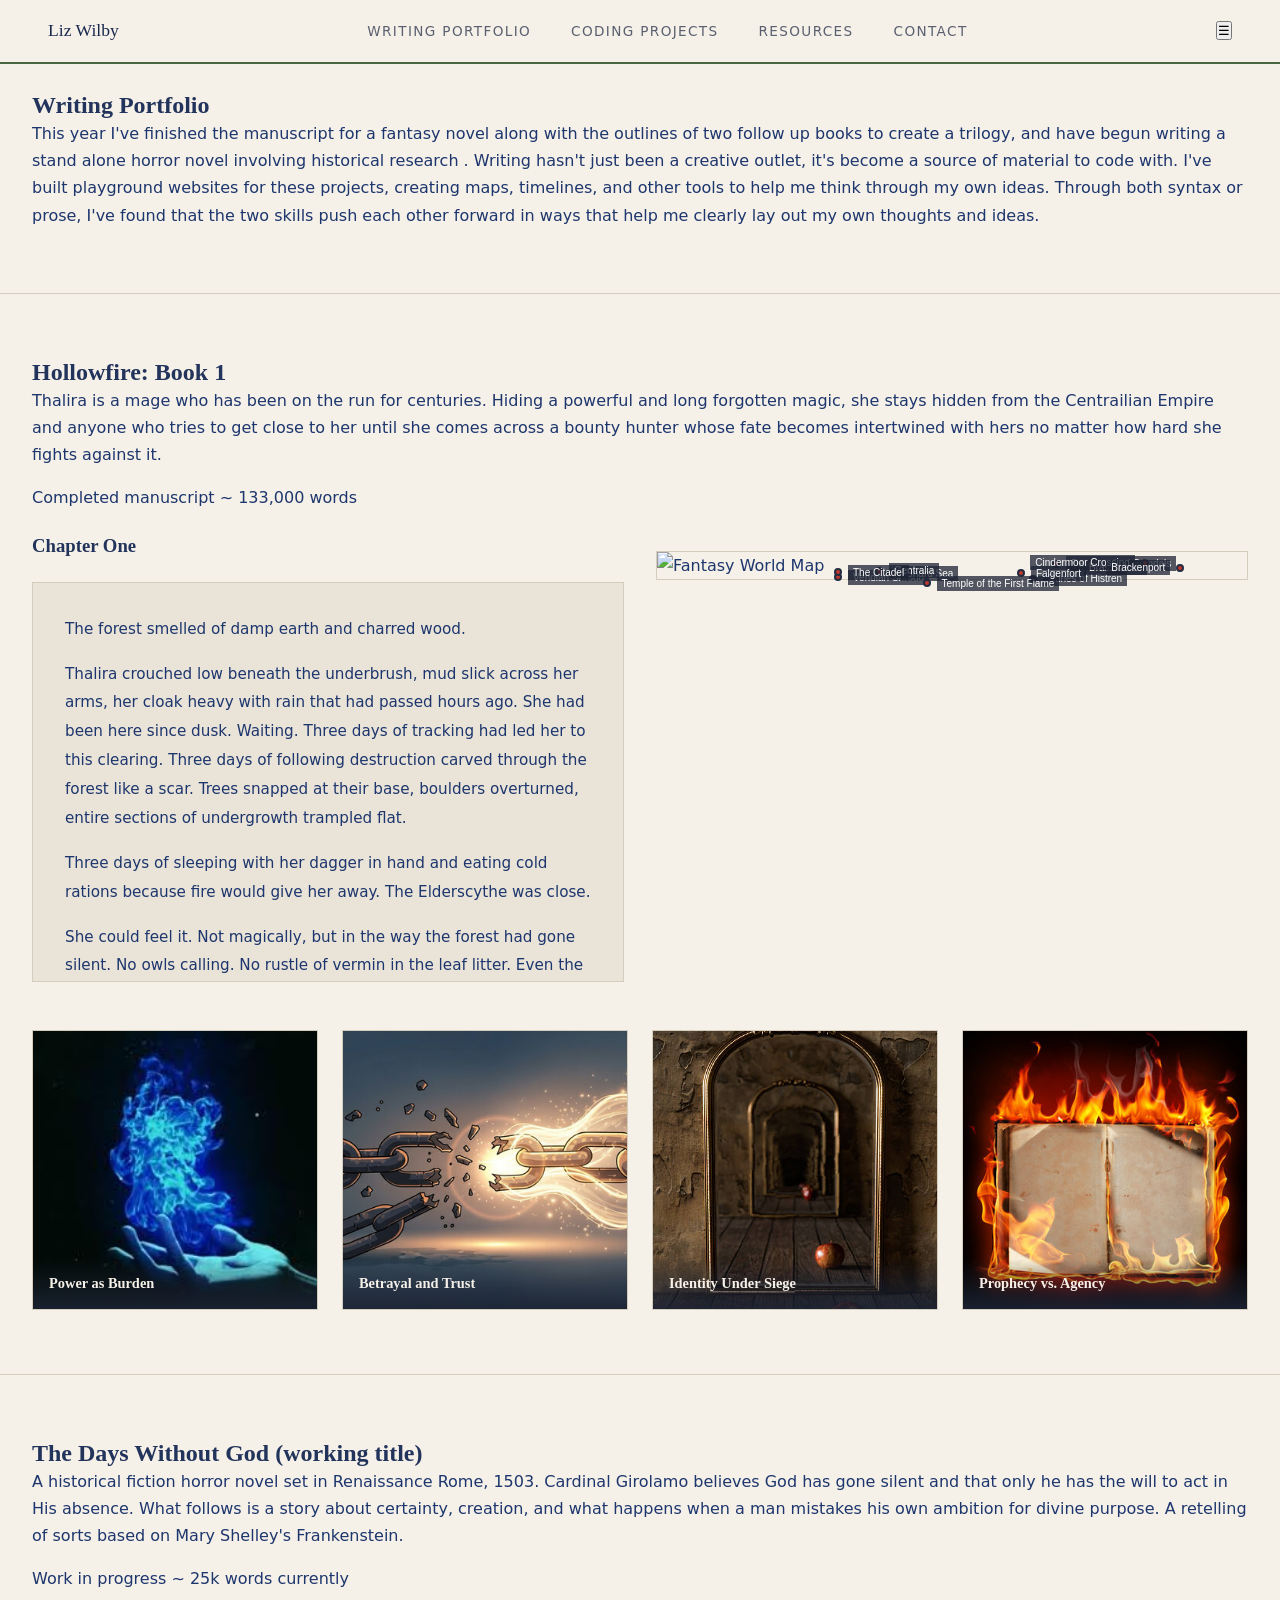
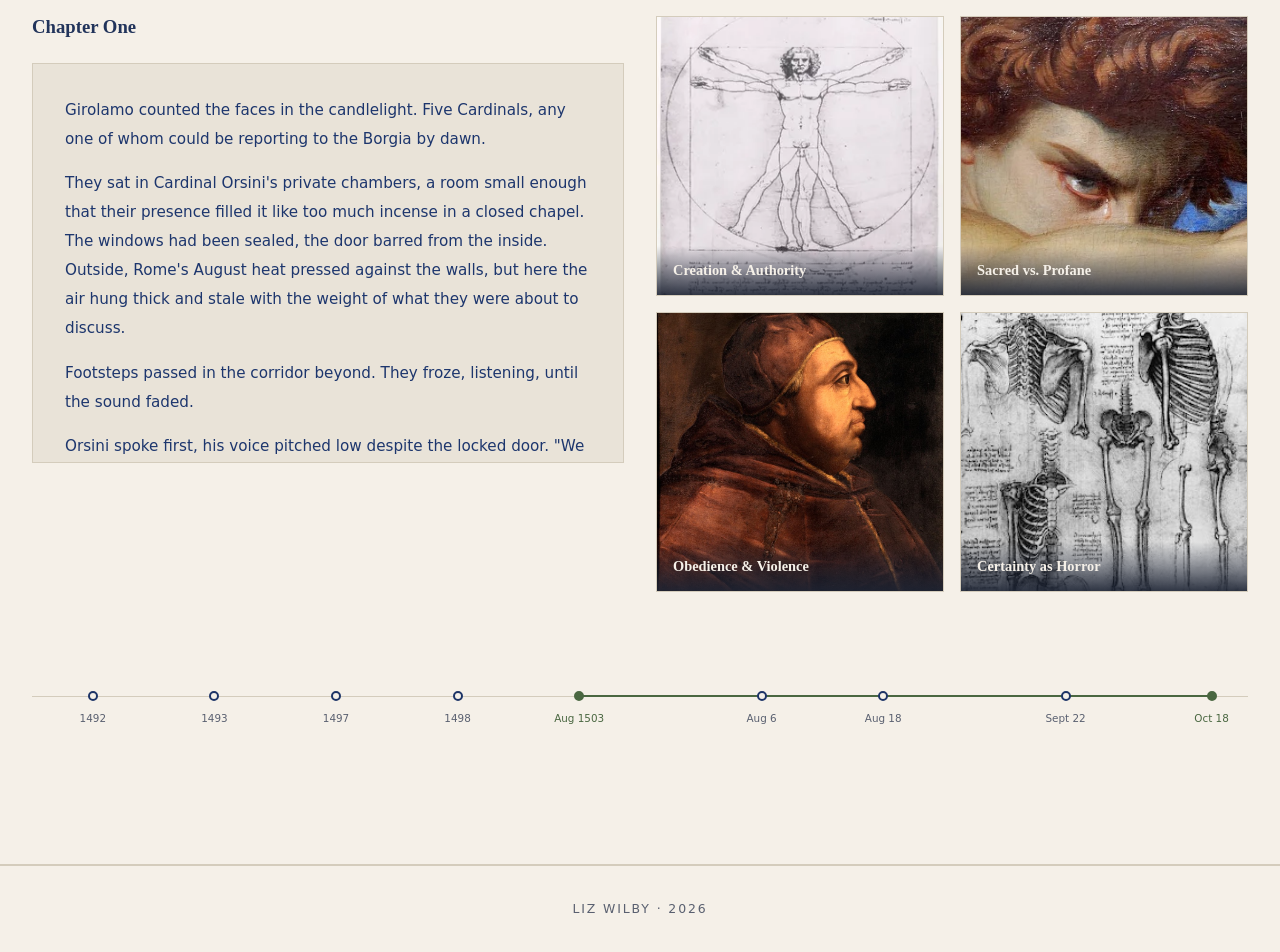
==== writing.html @ 8f512e58 "first commit" ====
<!DOCTYPE html>
<html lang="en">
<head>
  <meta charset="UTF-8" />
  <meta name="viewport" content="width=device-width, initial-scale=1.0" />
  <title>Liz Wilby — Writing Portfolio</title>
  <link rel="stylesheet" href="styles.css" />
</head>
<body>

  <!--nav -->
  <nav id="top-nav">
    <a href="index.html" class="nav-logo">Liz Wilby</a>
    <ul class="nav-links">
      <li><a href="writing.html">Writing Portfolio</a></li>
      <li><a href="projects.html">Coding Projects</a></li>
      <li><a href="index.html#resources">Resources</a></li>
      <li><a href="index.html#contact">Contact</a></li>
    </ul>
    <button class="nav-hamburger" id="hamburger">&#9776;</button><!--mobile-->
  </nav>

  <div class="nav-mobile" id="nav-mobile">
    <a href="writing.html">Writing Portfolio</a>
    <a href="projects.html">Coding Projects</a>
    <a href="index.html#resources">Resources</a>
    <a href="index.html#contact">Contact</a>
  </div>
  <!--intro -->
<section id="writing-intro">
  <h1>Writing Portfolio</h1>
  <p>This year I've finished the manuscript for a fantasy novel along with the outlines of two follow up books to create a trilogy, and have begun writing a stand alone horror novel involving historical research . Writing hasn't just been a creative outlet, it's become a source of material to code with. I've built playground websites for these projects, creating maps, timelines, and other tools to help me think through my own ideas. Through both syntax or prose, I've found that the two skills push each other forward in ways that help me clearly lay out my own thoughts and ideas.</p>
  <!--revisit^-->
</section>
<!--hollowfire -->
<section id="hollowfire">
  <h2>Hollowfire: Book 1</h2>
  <p> Thalira is a mage who has been on the run for centuries. Hiding a powerful and long forgotten magic, she stays hidden from the Centrailian Empire and anyone who tries to get close to her until she comes across a bounty hunter whose fate becomes intertwined with hers no matter how hard she fights against it.</p>
  <p>Completed manuscript ~ 133,000 words</p>
  <!--more^-->

  <div class="hollowfire-grid">
    <div>
      <h3>Chapter One</h3>
      <div class="writing-sample-box">
        <p>The forest smelled of damp earth and charred wood.</p>
        <p>Thalira crouched low beneath the underbrush, mud slick across her arms, her cloak heavy with rain that had passed hours ago. She had been here since dusk. Waiting. Three days of tracking had led her to this clearing. Three days of following destruction carved through the forest like a scar. Trees snapped at their base, boulders overturned, entire sections of undergrowth trampled flat.</p>
        <p>Three days of sleeping with her dagger in hand and eating cold rations because fire would give her away. The Elderscythe was close.</p>        
        <p>She could feel it. Not magically, but in the way the forest had gone silent. No owls calling. No rustle of vermin in the leaf litter. Even the insects had fled, leaving behind a stillness so complete it pressed against her eardrums.</p>
        <p>The village elder had been desperate when she'd stopped to resupply. The creature had demolished half their grain stores, crushed a farmer's cart, and nearly killed a hunting party that got too close. Brute strength and pure aggression. No cunning or strategy, just raw destructive force.</p>
        <p>The bounty was decent enough to keep her fed and moving for another month so she wouldn't have to stop more than necessary. Lingering anywhere for too long always brought curiosity from people, and the last thing she wanted was a conversation long enough to create an impression on some wide-eyed town folk eager to tell stories in the local tavern.</p>
        <p>Her fingers brushed the hilt of her dagger. The leather grip was worn smooth, molded to her palm after a few decades of use.</p>
        <p>The creature would return to its territory eventually. They always did. These predators were predictable that way.</p>
        <p>She just had to be patient.</p>
        <p>Moonlight filtered through the canopy in pale threads, illuminating patches of ground in silver. Her left leg had gone numb from holding position. She shifted her weight carefully, feeling pins and needles crawl up her thigh. A bead of sweat tracked down her spine despite the cool night air.</p>
        <p>Time stretched as the moon climbed higher. Its light shifted through branches, painting new shadows across the clearing. Her back ached. Her neck had started to cramp. She focused on her breathing, on the rhythm of it, on staying perfectly still.</p>
        <p>Then, somewhere in the darkness beyond the clearing, a branch cracked under weight.</p>
        <p>Thalira felt her pulse kick against her neck as she held her breath. Motionless, listening.</p>
        <p>The sound didn't repeat. She counted seconds, then a full minute. Nothing moved. Just the forest settling, she told herself. A deer, startled. Probably already gone.</p>
        <p>She exhaled slowly, letting her shoulders drop half an inch.</p>
        <p>A small gust of wind shifted through the air. Thalira's senses prickled. Something heavy was pushing through the branches. The snap of wood breaking echoed across the open space.</p>
        <p>Thalira steadied herself, slowly brushing her cloak back over her shoulders, readying to move at the right moment.</p>
        <p>The Elderscythe emerged from the tree line like something dragged up from deep earth.</p>
        <p>It was massive. Easily twice the size of a bear but low to the ground like a salamander. Mottled gray-green and black scales covered its body. Thick plates overlapping across its back and shoulders. Four powerful legs ended in webbed claws that dug furrows into the earth with each step. Its tail was long and muscular, ridged with bone, dragging behind and leaving the soft ground freshly turned.</p>
        <p>It turned its broad, flat head, taking in the clearing as it left the treeline. Its eyes were lightless black voids. She knew it hunted through scent and vibration, using its snout to taste the air as she watched the flaps of its nostrils open and close with each rattling breath. Her presence would be known soon.</p>
        <p>It circled the clearing slowly, claws churning earth, testing the space. Searching.</p>
        <p>Thalira waited until it turned its flank toward her.</p>
        <p>When she moved, she was silent.</p>
        <p>She drove her dagger toward the gap between its shoulder plates. The blade bit down, scraping across its thick scales, twisting her hand sideways with nowhere for her blade to sink into. The Elderscythe shrieked and spun, faster than something that size should move. Its tail whipped around like a battering ram.</p>
        <p>She dove left.</p>
        <p>Too slow.</p>
        <p>Its tail caught her across the ribs, launching her backwards into a tree. Her vision sparked white and pain exploded through her side, knocking the breath from her. She forced herself upright, gasping, but she had managed to keep the grip on her blade.</p>
        <p>The creature charged, claws ripping at the fresh, untrampled sod, crashing toward her with single-minded fury.</p>
        <p>Thalira rolled right as it lunged where she had just been, jaws snapping at empty air. It sank into the mud, claws raking against a nearby tree, and wheeled around for another pass.</p>
        <p>She braced herself, adjusted her grip and pulled her boots from the mud to make sure she was ready to move.</p>
        <p>The Elderscythe came at her again, faster this time. She moved left and at the last second dropped, diving beneath its belly and driving the blade up between the softer scales. The creature roared, thrashing violently. Its body slammed down nearly crushing her as she rolled away and back to her feet, whipping her muddy cloak free with a heavy slap.</p>
        <p>Dark, thick blood spilled from the wound, leaving the ground steaming where it began to pool.</p>
        <p>But it wasn't enough. It might eventually bleed out but she needed to be certain.</p>
        <p>The Elderscythe turned toward her again. Slower this time, taking in harsh wet gasps as it tried to steady itself. Wounded, it would be more dangerous, desperate to live through the battle.</p>
        <p>Thalira's ribs screamed with each inhale, but she could finish this. One more clean and precise strike would secure the bounty.</p>
        <p>The creature lowered its head. A sound began deep in its wounded belly and crawled up through its throat, thick with blood, until it tore free as a roar that sent dark spatter flying from its jaws.</p>
        <p>She would wait until the last possible second to dive out of its way and slip back under when it moved to turn again. But her ribs betrayed her. Pain lanced through her side and she was too slow, stumbled instead of rolling clear. The Elderscythe's shoulder clipped her, sending her sprawling.</p>
        <p>She hit the ground hard, feeling rock against spine and pain that penetrated through to her chest. The Elderscythe didn't wait for her, turning again, ready for the next attack.</p>
        <p>Thalira scrambled backward, but there was nowhere for her to go as her back snapped against a tree. Its jaws gaped wide, close enough that she could smell the rot on its breath.</p>
        <p>Heat flared in her chest as instinctual survival took over. She felt her Hollowfire rising before she could stop it.</p>
        <p>Her hands began to glow with a faint white light that bled through her skin, edging toward blue at her fingertips. The power built, gathering, ready to burn.</p>
        <p>A figure dropped from the trees.</p>
        <p>Thalira's heart stopped. She shoved the magic down hard, gasping with the effort, heat searing through her veins as she forced it back. The glow in her hands flickered and died just as the man landed between her and the Elderscythe.</p>
        <p>Tall, broad-shouldered, moving with lethal efficiency. Sword already drawn.</p>
        <p>The creature hesitated, confused by this new threat.</p>
        <p>Thalira shoved herself to her feet as her pulse continued to hammer. She couldn't tell if he'd seen. Couldn't tell if the light had faded fast enough.</p>
        <p>He didn't look at her, but he shifted left as she instinctively moved right, and suddenly they were on opposite sides of the Elderscythe. The creature swung its massive head between them, unable to track both at once.</p>
        <p>She saw the opening, snatching up her dagger and darting in to slash at its hind leg. The creature bellowed and twisted toward her. The man moved the instant it turned, driving his blade toward its exposed flank. The Elderscythe lurched back, and Thalira skipped sideways to avoid its tail as it whipped past.</p>
        <p>They were moving around it now, circling, and she realized they had fallen into a rhythm without meaning to. When he drew its attention, she found an angle. No words or planning, just motion and shadow and the whisper of blades cutting air.</p>
        <p>She drove her dagger into the soft tissue behind its jaw. It shrieked and reared back, taking her blade with it. The man moved in front of her, finding the gap in its throat she had been aiming for from the beginning. He drove his blade deep and twisted.</p>
        <p>The Elderscythe staggered. Its legs buckled and it sank into the ground, twitching once before it went still.</p>
        <p>Silence poured back into the clearing.</p>
        <p>Thalira stood there, breath ragged. The adrenaline was already starting to fade, leaving behind the dull throb of bruises beginning to form and a brittle ache where the tail had caught her. She could feel it settling into her bones and she knew her whole left side would be purple by morning.</p>
        <p>The man straightened slowly, wiped his blade clean on the grass, and sheathed it with practiced efficiency. He pulled her dagger free before turning to face her.</p>
        <p>Damp, dark curls fell over his forehead as sweat trailed down to his jawline. His eyes assessed her, cataloging her stance and the way she favored her right side. A faint scar marked his temple, just visible beneath his hairline before he turned his head and it disappeared into shadow. He wore travel-worn leathers and a cloak that had seen better days. No armor, just practical layers that allowed him to move.</p>
        <p>Bounty hunter, she thought immediately.</p>
        <p>They stood there for a moment, the dead Elderscythe between them, neither speaking. The silence stretched uncomfortably.</p>
        <p>He broke it first. "You alright?"</p>
        <p>His voice was low, steady, but not unkind as he held her dagger out for her to take hilt first.</p>
        <p>Thalira straightened despite the pain. "I had it." She took back her blade quickly, taking a step back to create more space between them.</p>
        <p>His brow lifted slightly. "You were about to be crushed."</p>
        <p>"I've had worse."</p>
        <p>"I don't doubt it." He glanced down at the corpse, then back at her. "Still. Timing worked out."</p>
        <p>She didn't miss the faint edge of satisfaction in his tone. Like he'd done her a favor.</p>
        <p>Her voice went flat. "That's my kill."</p>
        <p>"You didn't kill it."</p>
        <p>"I wounded it."</p>
        <p>"I finished it."</p>
        <p>"I've been tracking this thing for three days."</p>
        <p>"So have I."</p>
        <p>Her stomach dropped. Three days. He'd been out here for three days, following the same trail, close enough to find the same clearing, and she hadn't noticed him once. Had he noticed her or were they both invisible to one another this whole time?</p>
        <p>She reassessed him, taking in details she'd missed before. The mud caked on his boots matched the terrain she'd been crossing. The exhaustion around his eyes was the same bone-deep weariness she felt. The way his hand had drifted back toward the hilt of his blade, even sheathed, spoke to the same hypervigilance that kept her alive.</p>
        <p>"You're here for the bounty," she said flatly.</p>
        <p>"So are you."</p>
        <p>"I was here first."</p>
        <p>"Doesn't matter who was here first." He crossed his arms. "Matters who killed it."</p>
        <p>Thalira's hand twitched toward her dagger. "We both did."</p>
        <p>He tilted his head, weighing her words for a long moment. "True."</p>
        <p>"So we split it."</p>
        <p>"Or," he said slowly, "I take the whole thing, since I'm the one who actually put it down."</p>
        <p>Heat flickered beneath her skin, prickling with irritation that threatened to ignite into something worse. Anger threaded through it, but beneath that sat something deeper, something that had coiled tight in her chest the moment her hands had started to glow and nearly given her away.</p>
        <p>She shoved it down hard, forcing her breathing to steady.</p>
        <p>Not here. Not now. Not in front of a stranger.</p>
        <p>"Try it," she said quietly.</p>
        <p>He studied her for a long moment, eyes narrowing as he looked her fully up and down. Then his mouth curved into something that wasn't quite a smile. "Relax. I'm not interested in fighting you."</p>
        <p>"Then what are you interested in?"</p>
        <p>"Getting paid." He shrugged, the movement casual. "Same as you, I'd imagine."</p>
        <p>She said nothing as she pressed a hand to her ribs. She felt around the familiar yet manageable pain. And beneath it all, the heat in her chest pulsed faintly, a steady reminder that she was running out of time.</p>
        <p>He was still watching her, and she realized he was waiting for an answer. Waiting for her to argue, maybe. Or negotiate.</p>
        <p>Fuck this.</p>
        <p>She couldn't stay. Not while her magic hummed beneath her skin like a question waiting to be answered. Not when every passing second was another chance for it to flicker into visibility.</p>
        <p>"Fine," she said abruptly. "It's yours."</p>
        <p>He blinked. "What?"</p>
        <p>"The bounty. Take it. I don't care."</p>
        <p>She turned and started walking toward the treeline.</p>
        <p>"Wait-"</p>
        <p>She didn't stop.</p>
        <p>"At least let me-"</p>
        <p>"I'm fine."</p>
        <p>She heard him take a step forward. "You're hurt."</p>
        <p>"I said I'm fine."</p>
        <p>She kept walking, jaw tight, hands clenched into fists. The heat in her chest pulsed again, stronger this time, insistent. Her fingers tingled as warmth began to gather beneath her skin. She forced her breathing slower, counted her steps, focused on the ache in her side instead of the pressure building in her veins.</p>
        <p>Ten steps. Twenty.</p>
        <p>She reached the edge of the clearing and glanced back once.</p>
        <p>He was still standing there beside the Elderscythe's corpse, watching her with an expression she couldn't read. Confusion, maybe. Or curiosity.</p>
        <p>"Name's Caius," he called.</p>
        <p>She didn't answer. She slipped into the trees and kept moving, and this time he didn't follow.</p>
        <p>Thalira didn't stop until she was a mile deep into the forest.</p>
        <p>Then she leaned against a tree, pressing her forehead to the rough bark, and exhaled slowly. Her hands were shaking. Not from fear. From restraint.</p>
        <p>The Hollowfire had risen too close to the surface. She had felt the heat gathering behind her ribs, the way her fingertips had started to glow before she shoved it all back down. A few more seconds and he would have seen it. A few more seconds and everything she'd spent centuries hiding would have been laid bare in front of a complete stranger.</p>
        <p>If he had seen her hands glowing…</p>
        <p>She swallowed hard.</p>
        <p>Too close.</p>
        <p>Looking down at her palms, the faint luminescence had faded completely, leaving only a dull ache from holding back and the tremor of adrenaline still working its way out of her system.</p>
        <p>She had been careful for so long. Decades of keeping her head down, taking jobs that kept her moving, never staying anywhere long enough for people to ask questions. Never letting anyone get close enough to notice the way she hid her hands when she was angry, or the way her skin sometimes felt too warm to the touch.</p>
        <p>And now some random bounty hunter had almost seen her lose control.</p>
        <p>She pushed off the tree and started walking again. South. Away from cities, away from crowds, away from anyone who might recognize what she was.</p>
        <p>Behind her, the forest was silent.</p>
        <p>Thalira didn't stop walking until she found a place to make camp.</p>
        <p>She built a small fire and sat with her back against a tree, staring into the flames. The bruise had spread across her left side, creating a deep tenderness that made each breath feel deliberate. Her hands still tingled faintly with the memory of power she had almost lost control of.</p>
        <p>Caius.</p>
        <p>She didn't know why the name stuck in her head. Didn't know why she kept replaying the way he had moved during the fight. Like violence was a language he had learned young and never forgotten. Didn't know why she kept thinking about the moment they had moved around the Elderscythe together, falling into sync without a word, like they'd done it a hundred times before.</p>
        <p>She shook her head and prodded the fire with a stick.</p>
        <p>It didn't matter.</p>
        <p>She had given up the bounty and left him behind. She would move on to the next job, the next town, the next forest. That was what she always did. Keep moving. Keep hidden. Keep surviving.</p>
        <p>She pulled her cloak tighter around her shoulders and closed her eyes, trying not to think about glowing hands or dark-haired strangers who fought like they had something to prove.</p>
        <p>Tomorrow she would head farther south. Tomorrow she would forget this ever happened.</p>
        <p>But somewhere inside her the Hollowfire pulsed steadily. Soft and curious and still awake.</p>
        <p>And she had the unsettling feeling that forgetting wasn't going to be as easy as she hoped.</p>
</div>
</div>

<div>
  <div class="map-wrapper">
    <img src="interactivemapimage.png" alt="Fantasy World Map" class="map-image">
    <button class="hotspot hotspot-mountains" data-region="mountains"><span class="pin"></span><span class="label">Dawnmarked Spindals</span></button>
    <button class="hotspot hotspot-desert" data-region="desert"><span class="pin"></span><span class="label">Dunes of Histren</span></button>
    <button class="hotspot hotspot-jungle" data-region="jungle"><span class="pin"></span><span class="label">Veridian Shroud</span></button>
    <button class="hotspot hotspot-channel" data-region="channel"><span class="pin"></span><span class="label">Shard Sea</span></button>
    <button class="hotspot hotspot-city" data-region="city"><span class="pin"></span><span class="label">Brasshaven</span></button>
    <button class="hotspot hotspot-city2" data-region="city2"><span class="pin"></span><span class="label">Centralia</span></button>
    <button class="hotspot hotspot-temple" data-region="temple"><span class="pin"></span><span class="label">Temple of the First Flame</span></button>
    <button class="hotspot hotspot-town" data-region="town"><span class="pin"></span><span class="label">Cindermoor Crossing</span></button>
    <button class="hotspot hotspot-town2" data-region="town2"><span class="pin"></span><span class="label">Brackenport</span></button>
    <button class="hotspot hotspot-town3" data-region="town3"><span class="pin"></span><span class="label">Falgenfort</span></button> 
    <button class="hotspot hotspot-citadel" data-region="citadel"><span class="pin"></span><span class="label">The Citadel</span></button><!--new, add to projects-->
  </div>
  <div class="map-tooltip" id="map-tooltip-writing"><strong></strong><p></p></div>
  </div>

</div>

<!--hollowfire themecards -->

<div class="theme-cards">
  <div class="theme-card">
    <div class="theme-card-inner">
      <div class="theme-card-front" style="background-image: url('bluefirehand.jpg');">
        <div class="card-overlay"><h3>Power as Burden</h3></div>
      </div>
      <div class="theme-card-back">
        <p>Hollowfire isn't something Thalira gets to celebrate. It isolates her, corrupts those she loves, and demands she keep it hidden. The magic is as much a curse as it is strength.</p>
      </div>
    </div>
  </div>

  <div class="theme-card">
    <div class="theme-card-inner">
      <div class="theme-card-front" style="background-image: url('brokenchain.jpg');">
        <div class="card-overlay"><h3>Betrayal and Trust</h3></div>
      </div>
      <div class="theme-card-back">
        <p>Nearly every major relationship in the book is filtered through betrayal. The story asks whether love and loyalty can survive it, and whether being broken by someone you chose is forgivable.</p>
      </div>
    </div>
  </div>

  <div class="theme-card">
    <div class="theme-card-inner">
      <div class="theme-card-front" style="background-image: url('mirror.jpg');">
        <div class="card-overlay"><h3>Identity Under Siege</h3></div>
      </div>
      <div class="theme-card-back">
        <p>Both protagonists are running from who they were made to be. The central question for both is whether you can define yourself outside of what was done to you or what you were built to serve.</p>
      </div>
    </div>
  </div>

  <div class="theme-card">
    <div class="theme-card-inner">
      <div class="theme-card-front" style="background-image: url('bookonfire.jpg');">
        <div class="card-overlay"><h3>Prophecy vs. Agency</h3></div>
      </div>
      <div class="theme-card-back">
        <p>Prophecy is only as honest as the person interpreting it. The book sets up a tension between destiny as something that chooses you versus something people weaponize and manipulate.</p>
      </div>
    </div>
  </div>
</div>
</section>

<!--days without god -->
<section id="days-without-god">
  <h2>The Days Without God (working title)</h2>
  <p>A historical fiction horror novel set in Renaissance Rome, 1503. Cardinal Girolamo believes God has gone silent and that only he has the will to act in His absence. What follows is a story about certainty, creation, and what happens when a man mistakes his own ambition for divine purpose. A retelling of sorts based on Mary Shelley's Frankenstein.</p>
  <p>Work in progress ~ 25k words currently</p>

  <div class="dwg-grid">
    <div>
      <h3>Chapter One</h3>
  <div class="writing-sample-box">
    <p>Girolamo counted the faces in the candlelight. Five Cardinals, any one of whom could be reporting to the Borgia by dawn.</p>
    <p>They sat in Cardinal Orsini's private chambers, a room small enough that their presence filled it like too much incense in a closed chapel. The windows had been sealed, the door barred from the inside. Outside, Rome's August heat pressed against the walls, but here the air hung thick and stale with the weight of what they were about to discuss.</p>
    <p>Footsteps passed in the corridor beyond. They froze, listening, until the sound faded.</p>
    <p>Orsini spoke first, his voice pitched low despite the locked door. "We all know why we are here. His Holiness..." The title came out like something sour. "He has made a mockery of the papacy."</p>
    <p>A few heads nodded. Cardinal Della Rovere leaned forward, flame-light catching the sharp angles of his face. "The entire Curia knows what he is. A whoremaster in papal robes. But that is not why we have risked meeting like this."</p>
    <p>Girolamo watched old Cardinal Carafa's trembling hands smooth the letters spread across the table. Reports from Assisi, from Siena, from Padua. From churches across Christendom, all saying the same impossible thing.</p>
    <p>Relics were disappearing.</p>
    <p>Girolamo's heartbeat remained steady. He had known this moment would come.</p>
    <p>"Not stolen," Carafa said, his voice thin with age. "Or rather, stolen, but the custodians dare not say so publicly." He lifted one of the letters, holding it close to the flame. "The Franciscans at Assisi write in desperation. Saint Francis's hand, the right hand bearing the stigmata, has vanished from its reliquary. The locks were undisturbed. The seals unbroken. But when they opened it for private verification..." He looked up. "Gone. Completely. They have told no one. Not even their own brothers. The fear of what the faithful would do if they knew."</p>
    <p>Orsini's jaw tightened. "It is not just Assisi."</p>
    <p>"No." Carafa sorted through the correspondence with shaking hands. "Siena reports the same — Saint Catherine's heart, vanished from crystal. Padua, Saint Anthony's tongue. Venice, Verona, even Naples. San Gennaro's blood, gone." His voice dropped. "All of them. Locks untouched. Seals unbroken. But the relics themselves..." He gestured at empty air.</p>
    <p>Girolamo kept his expression carefully neutral, his hands folded in his lap where no one could see them clench. He knew every word in those letters. Had anticipated this meeting for weeks.</p>
    <p>"Who could do such a thing?" Cardinal Michiel leaned forward as if he could see the parchment better through sheer will. Nearly blind now, the old Venetian's milky eyes searched the table. "To steal from the Church. To open sealed reliquaries without breaking locks."</p>
    <p>"Someone with resources," Della Rovere said. "Wealth. Connections. These relics are priceless. There are collectors who would pay fortunes."</p>
    <p>"To what end?" Carafa's voice shook. "What would anyone do with Saint Francis's hand? With Catherine's heart? They cannot display them publicly without revealing the theft."</p>
    <p>"Sell them," Orsini said. "To the highest bidder. Kings who want legitimacy. Nobles who want to claim divine favor. There are men who would pay a kingdom's treasury for a saint's bones."</p>
    <p>Michiel's hands tightened on the armrests of his chair. "Then these relics are lost. Scattered to private collections. Hidden away in some duke's chambers, some prince's vault. Never to return to the faithful."</p>
    <p>"Or worse," Della Rovere said. "In the hands of heretics. Protestants who would destroy them to prove Rome's corruption. Luther's followers would burn Saint Catherine's heart in the town square if they had the chance."</p>
    <p>Carafa made the sign of the cross, his lips moving in silent prayer.</p>
    <p>"We must tell His Holiness," Michiel said. "The Holy Father must be informed. He has resources we lack, authority to demand answers."</p>
    <p>"No." Orsini's voice was flat. "We cannot tell Alexander."</p>
    <p>Silence.</p>
    <p>"His judgment has been erratic," Orsini continued, choosing each word with care. "If he learns that relics are vanishing under his papacy, under his watch..." He gestured at nothing in particular. "We cannot predict how he would react. What accusations he might make. Who he might blame."</p>
    <p>"He might blame us," Della Rovere said. "Claim it is a conspiracy among Cardinals. Use it as excuse to remove anyone he sees as a threat."</p>
    <p>"Or he might do nothing," Carafa said. "Tell us it is not his concern. That we are overreacting. He barely attends Mass anymore. Why would he care about saints' relics?"</p>
    <p>The argument began to fracture them. Della Rovere wanted agents, spies, men who could investigate without raising alarm. Carafa insisted on working through official Church channels, approaching bishops and abbots with carefully worded inquiries. Michiel wanted to do nothing, to pray and wait for God to reveal the thief.</p>
    <p>Girolamo watched them splinter.</p>
    <p>He waited until the moment was right.</p>
    <p>"Perhaps we should consider who would benefit most from weakening Rome's spiritual authority," he said. The room fell silent. "The German princes. Luther's followers. They have already rejected papal authority, rejected the veneration of saints. What better way to prove their point than to steal our most sacred relics? To show the faithful that Rome cannot even protect the bones of its own saints?"</p>
    <p>Orsini's expression shifted. "You think this is Protestant?"</p>
    <p>"I think there are kingdoms that would pay handsomely to see the Church humiliated. To prove that our claims of divine protection are hollow." Girolamo kept his voice measured. "And there are men close to us, here in Rome, who serve interests other than the Church's. Ambassadors. Merchants with connections to Venice, to Florence, to courts across Europe. Any one of them could be coordinating this."</p>
    <p>"Then it is political," Della Rovere said. "Not spiritual."</p>
    <p>"All attacks on the Church are spiritual," Girolamo said quietly. "Whether the thieves know it or not."</p>
    <p>Carafa nodded slowly. "It would explain the scale. The resources required. No common criminal could manage this."</p>
    <p>"And it would explain why they have been careful not to raise alarm," Orsini added. "If the goal is to humiliate Rome, they would want the thefts discovered all at once. Maximum impact. The faithful learning that dozens of relics have vanished while we were ignorant."</p>
    <p>Girolamo let them take the bait. Watched them turn their attention outward, toward foreign enemies and political rivals.</p>
    <p>"Then we must act," Della Rovere said. "Immediately. Before more are taken. Before whatever purpose they serve is completed."</p>
    <p>"And risk word spreading?" Orsini shook his head. "The moment we send official inquiries, rumors will start. The faithful will panic."</p>
    <p>"Damn the faithful's panic!" Della Rovere rose from his seat. "We are talking about saints' relics in the hands of our enemies."</p>
    <p>"Lower your voice." Orsini's command was sharp.</p>
    <p>Della Rovere sat, but fury remained in every line of his body.</p>
    <p>The silence stretched. Each man looked at the others, waiting for someone to offer a solution that would not end in disaster.</p>
    <p>Finally, Orsini spoke. "We need someone to coordinate this quietly. To reach out to the affected churches without raising alarm. To compile what we know." He looked around the room. "To find whoever is doing this before they complete whatever work they have begun."</p>
    <p>Girolamo waited three heartbeats. Let someone else almost volunteer.</p>
    <p>"I will do it."</p>
    <p>All eyes turned to him.</p>
    <p>Orsini's gaze narrowed. "You have traveled extensively these past years, have you not, Girolamo?"</p>
    <p>A test. Girolamo met it without flinching. "To Jerusalem. To strengthen my faith after bearing witness to His Holiness's excesses. The pilgrimage clarified certain things."</p>
    <p>Orsini nodded slowly.</p>
    <p>"I can write to the churches under pretense of general verification," Girolamo continued. "A routine audit of relic inventories. Nothing to cause alarm, but enough to gather information. I can coordinate responses quietly, compile what we learn." He met each man's gaze in turn. "And I can be discreet."</p>
    <p>Carafa nodded. "Cardinal Girolamo has always been thorough in his duties."</p>
    <p>"It is settled then." Orsini's relief was visible. Someone else willing to handle the burden, to take responsibility. "You will report back to us. Privately. As you learn more."</p>
    <p>Girolamo inclined his head. "Of course."</p>
    <p>The meeting dissolved with the careful choreography of men who knew they had just committed treason by gathering. They left in pairs, minutes apart, taking different routes through the Vatican's labyrinthine corridors. Girolamo left with Carafa, the old man's hand light on his sleeve as they navigated the darkened halls.</p>
    <p>When they reached the intersection where their paths diverged, Carafa paused. "Your devotion to the Church has always been an example to us, brother. But take care. These are dangerous times for men who stand too firmly in the light."</p>
    <p>"I am always careful."</p>
    <p>Carafa's expression suggested he was not entirely convinced, but he nodded and continued down his corridor.</p>
    <p>Girolamo walked the rest of the way alone.</p>
    <p>His chambers were in the older section of the Vatican, down corridors that smelled of ancient stone and lamp oil. He passed night guards who nodded respectfully, their torches casting his shadow long against the walls. When he finally reached his door, he paused, listening. The corridor was empty. Silent.</p>
    <p>Inside, he locked the door behind him and went immediately to the window. He pushed it open just enough to see Rome spread below. Even at this hour, the city moved. Torchlight flickered in the streets. Somewhere, a woman laughed. Somewhere else, someone screamed.</p>
    <p>Alexander's Rome.</p>
    <p>Girolamo touched the small vial hidden in the inner pocket of his robes. The poison was colorless, tasteless, dissolved completely in wine. He had acquired it months ago from an apothecary in Florence who asked no questions and remembered no faces. Slow-acting, the symptoms easily mistaken for a dozen other ailments. Fever. Vomiting. The rapid decomposition that would follow would be blamed on Rome's August heat, on Alexander's gluttony, on divine judgment if the faithful felt poetic.</p>
    <p>No one would suspect.</p>
    <p>When Alexander died, there would be chaos. A conclave. Cardinals scrambling for power, for alliances, for the throne of Peter.</p>
    <p>There would also be time. A few days, perhaps a week, while they prepared. While Rome held its breath and waited.</p>
    <p>Time enough to complete his work.</p>
    <p>Girolamo let the window fall closed. He went to his desk, lit a candle, and withdrew the letters from inside his robes. Evidence of his own thefts, written in other men's desperate hands.</p>
    <p>He would compile their reports. He would coordinate the investigation.</p>
    <p>He would control every piece of information that reached the other Cardinals.</p>
    <p>He spread the letters across his desk. The first was from Assisi. Brother Tomasso's handwriting shook across the page. We have verified three times. The reliquary was sealed. The locks untouched. Yet when we opened it for the bishop's private inspection, we found only empty velvet. Saint Francis's hand is gone. We dare not speak of this publicly. The faithful would riot. We beg Your Eminence for guidance...</p>
    <p>The letter went on, spiraling into panic and prayer.</p>
    <p>Girolamo set it aside and reached for the next. Siena. Then Padua. Then Venice. Each one the same desperate plea. Each one cataloging exactly what he had taken.</p>
    <p>He would write back to each, of course. Express concern. Promise investigation. Ask for patience and silence.</p>
    <p>And when they finally understood what he had done, when they saw what he had created, they would fall to their knees and know that salvation sometimes required the courage to force God's hand.</p>
  </div>
</div>
<!--dwg cards-->
<div class="dwg-cards">
  <div class="theme-card">
    <div class="theme-card-inner">
      <div class="theme-card-front" style="background-image: url('Vitruvian-Man.webp');">
        <div class="card-overlay"><h3>Creation & Authority</h3></div>
      </div>
      <div class="theme-card-back">
        <p>If God won't act, can man act in His place? Girolamo believes every obstacle removed is proof of God's approval. Right and wrong and acting in desperation are meant to be judged by the reader.</p>
      </div>
    </div>
  </div>

  <div class="theme-card">
    <div class="theme-card-inner">
      <div class="theme-card-front" style="background-image: url('Fallen-Angel.jpg');">
        <div class="card-overlay"><h3>Sacred vs. Profane</h3></div>
      </div>
      <div class="theme-card-back">
        <p>Saints' relics stolen and reassembled. Not symbols but actual flesh and blood, stolen and repurposed for reassembly into one being. Creation or desecration?</p>
      </div>
    </div>
  </div>

  <div class="theme-card">
    <div class="theme-card-inner">
      <div class="theme-card-front" style="background-image: url('AlexanderVI.jpg');">
        <div class="card-overlay"><h3>Obedience & Violence</h3></div>
      </div>
      <div class="theme-card-back">
        <p>Murder a corrupt Pope to serve God. Obedience to higher authority requires disobedience to earthly power. Does serving God absolve that responsibility?</p>
      </div>
    </div>
  </div>

  <div class="theme-card">
    <div class="theme-card-inner">
      <div class="theme-card-front" style="background-image: url('anatomical-skeleton.jpg');">
        <div class="card-overlay"><h3>Certainty as Horror</h3></div>
      </div>
      <div class="theme-card-back">
        <p>Girolamo never doubts or questions himself. His certainty is absolute the way he views God's bestowed athority on himself.</p>
      </div>
    </div>
  </div>

  </div>
</div>
<!--dwg timeline -->
<div class="timeline-container">
  <div class="timeline">
    <div class="timeline-line"></div>
    <div class="novel-span" style="left: 45%; width: 52%;"></div>

    <div class="timeline-event" style="left: 5%;">
      <div class="timeline-dot"></div>
      <div class="timeline-label">1492</div>
      <div class="timeline-popup"><strong>1492</strong><p>Rodrigo Borgia elected Pope Alexander VI through simony</p></div>
    </div>

    <div class="timeline-event" style="left: 15%;">
      <div class="timeline-dot"></div>
      <div class="timeline-label">1493</div>
      <div class="timeline-popup"><strong>1493</strong><p>Cesare Borgia made Cardinal at age 18</p></div>
    </div>

    <div class="timeline-event" style="left: 25%;">
      <div class="timeline-dot"></div>
      <div class="timeline-label">1497</div>
      <div class="timeline-popup"><strong>1497</strong><p>Juan Borgia murdered in Rome</p></div>
    </div>

    <div class="timeline-event" style="left: 35%;">
      <div class="timeline-dot"></div>
      <div class="timeline-label">1498</div>
      <div class="timeline-popup"><strong>1498</strong><p>Savonarola executed in Florence for heresy</p></div>
    </div>

    <div class="timeline-event" style="left: 45%;">
      <div class="timeline-dot novel-start"></div>
      <div class="timeline-label novel-label">Aug 1503</div>
      <div class="timeline-popup"><strong>Early August 1503</strong><p>Novel begins</p></div>
    </div>

    <div class="timeline-event" style="left: 60%;">
      <div class="timeline-dot"></div>
      <div class="timeline-label">Aug 6</div>
      <div class="timeline-popup"><strong>August 6, 1503</strong><p>Pope Alexander VI falls gravely ill</p></div>
    </div>

    <div class="timeline-event" style="left: 70%;">
      <div class="timeline-dot"></div>
      <div class="timeline-label">Aug 18</div>
      <div class="timeline-popup"><strong>August 18, 1503</strong><p>Pope Alexander VI dies</p></div>
    </div>

    <div class="timeline-event" style="left: 85%;">
      <div class="timeline-dot"></div>
      <div class="timeline-label">Sept 22</div>
      <div class="timeline-popup"><strong>September 22, 1503</strong><p>Cardinal Girolamo elected Pope Pius III</p></div>
    </div>

    <div class="timeline-event" style="left: 97%;">
      <div class="timeline-dot novel-end"></div>
      <div class="timeline-label novel-label">Oct 18</div>
      <div class="timeline-popup"><strong>October 18, 1503</strong><p>Pope Pius III dies after 26 days. Novel ends.</p></div>
    </div>
  </div>
</div>
</section>


  <!-- f00ter -->
  <footer>
    <p>Liz Wilby  ·  2026</p>
  </footer>

  <script src="script.js"></script>
</body>
</html>
---- styles.css ----
*, *::before, *::after {
  box-sizing: border-box;
  margin: 0;
  padding: 0;
}

html { scroll-behavior: smooth; }

body {
  background: #f5f0e8;
  color: #1d366d;
  font-family: system-ui, sans-serif;
  font-size: 1rem;
  line-height: 1.7;
}

h1, h2, h3 {
  font-family: Georgia, serif;
  color: #22345b;
  line-height: 1.2;
}

p { margin-bottom: 1rem; }
p:last-child { margin-bottom: 0; }

a {
  color: #4a6741;
  text-decoration: none;
  transition: color 0.2s;
}

a:hover { color: #c0392b; }

/* nav */

#top-nav {
  position: fixed;
  top: 0;
  left: 0;
  right: 0;
  z-index: 100;
  display: flex;
  align-items: center;
  justify-content: space-between;
  padding: 1rem 3rem;
  background: #f5f0e8;
  border-bottom: 2px solid #4a6741;
}

.nav-logo {
  font-family: Georgia, serif;
  font-size: 1.1rem;
  color: #18284e;
  text-decoration: none;
}

.nav-links {
  display: flex;
  list-style: none;
  gap: 2.5rem;
}

.nav-links a {
  font-size: 0.85rem;
  color: #5a6070;
  text-transform: uppercase;
  letter-spacing: 0.1em;
  transition: color 0.2s;
}

.nav-links a:hover { color: #c0392b; }

/* intro */

#intro {
  min-height: 100vh;
  display: flex;
  flex-direction: column;
  align-items: center;
  justify-content: center;
  text-align: center;
  padding: 2rem;
}

#intro h1 {
  font-size: clamp(2rem, 5vw, 3.5rem);
  margin-bottom: 0.75rem;
}

#intro p {
  font-size: 0.95rem;
  color: #5a6070;
  letter-spacing: 0.08em;
  text-transform: uppercase;
}

/* sections */

section {
  padding: 4rem 2rem;
  border-bottom: 1px solid #d4ccbc;
}

.section-inner {
  max-width: 860px;
  margin: 0 auto;
  padding: 0 10rem;
}

.section-inner h2 {
  font-size: clamp(1.5rem, 3vw, 2rem);
  margin-bottom: 1.5rem;
}

/* about */

.about-grid {
  display: grid;
  grid-template-columns: 1fr 1fr;
  gap: 3rem;
  margin-bottom: 2rem;
 
}

#fact-box {
  text-align: center;
  margin: 1.5rem 0;
}

.fact-label {
  font-size: 0.72rem;
  text-transform: uppercase;
  letter-spacing: 0.15em;
  color: #5a6070;
}

#fact-text {
  font-size: 1rem;
  color: #132344;
  min-height: 3rem;
}

.btn {
  font-size: 0.78rem;
  text-transform: uppercase;
  letter-spacing: 0.15em;
  padding: 0.7rem 1.4rem;
  background: #4a6741;
  color: #fff;
  border: none;
  cursor: pointer;
  transition: background 0.2s;
  display: inline-block;
}

.btn:hover { background: #c0392b; }

.playground-note {
  display: flex;
  gap: 1rem;
  align-items: flex-start;
  border-left: 3px solid #4a6741;
  padding: 1rem 1.5rem;
  background: #ede8df;
  margin-top: 2rem;
}

.playground-note p {
  font-size: 0.88rem;
  color: #5a6070;
  margin: 0;
}

/* skills */

.skills-grid {
  display: grid;
  grid-template-columns: repeat(3, 1fr);
  gap: 1.5rem;
  margin-bottom: 2rem;
}

.skill-card {
  padding: 1.5rem 0;
  border-top: 2px solid #4a6741;
}

.skill-card h3 {
  font-size: 0.78rem;
  text-transform: uppercase;
  letter-spacing: 0.15em;
  color: #4a6741;
  margin-bottom: 0.8rem;
}

.skill-card ul { list-style: none; }

.skill-card li {
  font-size: 0.9rem;
  color: #172a55;
  padding: 0.2rem 0;
}

.skills-learning {
  padding-top: 1.5rem;
  border-top: 1px solid #d4ccbc;
}

.skills-learning h3 {
  font-size: 0.78rem;
  text-transform: uppercase;
  letter-spacing: 0.15em;
  color: #4a6741;
  margin-bottom: 0.8rem;
}

.skills-learning ul { list-style: none; }

.skills-learning li {
  font-size: 0.9rem;
  color: #172a55;
  padding: 0.2rem 0;
}

/* resources */

.resources-grid {
  display: grid;
  grid-template-columns: repeat(3, 1fr);
  gap: 1.5rem;
}

.resource-card {
  padding: 1.5rem 0;
  border-top: 2px solid #4a6741;
}

.resource-card h3 {
  font-size: 0.78rem;
  text-transform: uppercase;
  letter-spacing: 0.15em;
  color: #4a6741;
  margin-bottom: 0.8rem;
}

.resource-card ul { list-style: none; }

.resource-card li {
  font-size: 0.9rem;
  color: #172a55;
  padding: 0.2rem 0;
}

/* contact */

#contact p {
  font-size: 1rem;
  color: #182d5f;
}

/* f00ter */

footer {
  padding: 2rem;
  text-align: center;
  border-top: 1px solid #d4ccbc;
}

footer p {
  font-size: 0.78rem;
  text-transform: uppercase;
  letter-spacing: 0.15em;
  color: #5a6070;
}

/* map */

.map-wrapper {
  position: relative;
  width: 100%;
  max-width: 600px;
  border: 1px solid #d4ccbc;
  margin-top: 1rem;
}

.map-image {
  display: block;
  width: 100%;
  height: auto;
}

.hotspot {
  position: absolute;
  background: transparent;
  border: none;
  padding: 0;
  cursor: pointer;
  display: flex;
  align-items: center;
  gap: 6px;
  z-index: 10;
}

.hotspot .pin {
  width: 8px;
  height: 8px;
  background: #c0392b;
  border: 2px solid #222b3f;
  border-radius: 50%;
  display: inline-block;
  transition: transform 0.2s;
}

.hotspot .label {
  font-size: 10px;
  color: #fff;
  background: rgba(28, 35, 51, 0.75);
  padding: 2px 5px;
  pointer-events: none;
  white-space: nowrap;
}

.hotspot:hover .pin {
  transform: scale(1.4);
  background: #4a6741;
}

.hotspot-mountains { top: 15%; left: 67%; }
.hotspot-desert    { top: 70%; left: 63%; }
.hotspot-jungle    { top: 65%; left: 30%; }
.hotspot-channel   { top: 50%; left: 39%; }
.hotspot-city      { top: 30%; left: 70%; }
.hotspot-city2     { top: 40%; left: 37%; }
.hotspot-temple    { top: 87%; left: 45%; }
.hotspot-town  { top: 23%; left: 82%; }
.hotspot-town2 { top: 42%; left: 88%; }
.hotspot-town3 { top: 50%; left: 61%}
.hotspot-citadel { top: 45%; left: 30%}

.hotspot-town .label,
.hotspot-town2 .label {
  position: absolute;
  right: 14px;
  left: auto;
}

/* map tooltip */

.map-tooltip {
  position: fixed;
  background: #ede8df;
  border: 1px solid #d4ccbc;
  padding: 10px 14px;
  pointer-events: none;
  max-width: 220px;
  font-size: 0.85rem;
  z-index: 9999;
  transform: translate(12px, -50%);
  display: none;
}

.map-tooltip strong {
  display: block;
  color: #4a6741;
  margin-bottom: 4px;
}

/* flippy cards */

.theme-cards {
  display: grid;
  grid-template-columns: repeat(4, 1fr);
  gap: 1.5rem;
  margin-top: 1.5rem;
}

.theme-card {
  height: 280px;
  perspective: 1000px;
  cursor: pointer;
}

.theme-card-inner {
  position: relative;
  width: 100%;
  height: 100%;
  transition: transform 0.7s ease;
  transform-style: preserve-3d;
}

.theme-card-front,
.theme-card-back {
  position: absolute;
  inset: 0;
  backface-visibility: hidden;
  -webkit-backface-visibility: hidden;
  border: 1px solid #d4ccbc;
}

.theme-card-front {
  background-size: cover;
  background-position: center;
  display: flex;
  align-items: flex-end;
}

.card-overlay {
  width: 100%;
  padding: 1rem;
  background: linear-gradient(to top, rgba(28,35,51,0.9) 0%, transparent 100%);
}

.card-overlay h3 {
  font-size: 0.9rem;
  color: #f5f0e8;
}

.theme-card-back {
  background: #ede8df;
  transform: rotateY(180deg);
  padding: 1.5rem;
}

.ip-note {
  font-size: 0.78rem;
  color: #5a6070;
  font-style: italic;
  margin-top: 1.5rem;
}

/* timeline */

.timeline-container {
  overflow-x: auto;
  padding: 2rem 0;
}

.timeline {
  position: relative;
  min-width: 700px;
  height: 80px;
  margin: 2rem 0;
}

.timeline-line {
  position: absolute;
  top: 50%;
  left: 0;
  right: 0;
  height: 1px;
  background: #d4ccbc;
}

.novel-span {
  position: absolute;
  top: 50%;
  height: 2px;
  background: #4a6741;
  transform: translateY(-50%);
}

.timeline-event {
  position: absolute;
  top: 50%;
  transform: translateX(-50%);
  cursor: pointer;
}

.timeline-dot {
  width: 10px;
  height: 10px;
  background: #f5f0e8;
  border: 2px solid #1d3467;
  border-radius: 50%;
  position: absolute;
  top: 50%;
  left: 50%;
  transform: translate(-50%, -50%);
  transition: all 0.2s;
}

.timeline-dot.novel-start,
.timeline-dot.novel-end {
  background: #4a6741;
  border-color: #4a6741;
}

.timeline-event:hover .timeline-dot {
  background: #c0392b;
  border-color: #c0392b;
  box-shadow: 0 0 8px rgba(192, 57, 43, 0.6);
}

.timeline-label {
  position: absolute;
  top: calc(50% + 14px);
  left: 50%;
  transform: translateX(-50%);
  font-size: 0.65rem;
  white-space: nowrap;
  color: #5a6070;
}

.timeline-label.novel-label {
  color: #4a6741;
}

.timeline-popup {
  position: absolute;
  bottom: calc(50% + 16px);
  left: 50%;
  transform: translateX(-50%);
  background: #e3dfd8;
  border: 1px solid #d1c8b6;
  padding: 0.6rem 0.8rem;
  width: 160px;
  font-size: 0.78rem;
  line-height: 1.5;
  opacity: 0;
  pointer-events: none;
  transition: opacity 0.2s;
  z-index: 10;
}

.timeline-popup strong {
  display: block;
  color: #4a6741;
  margin-bottom: 0.2rem;
}

.timeline-event:hover .timeline-popup {
  opacity: 1;
}

/* writing sample box */

.writing-sample-box {
  height: 400px;
  overflow-y: scroll;
  border: 1px solid #d4ccbc;
  padding: 2rem;
  background: #e9e3d8;
  margin: 1.5rem 0;
  line-height: 1.9;
  font-size: 0.95rem;
  max-width: 650px;
}

.hollowfire-grid {
  display: grid;
  grid-template-columns: 1fr 1fr;
  gap: 2rem;
  align-items: start;
  margin-top: 1.5rem;
}

/* days without god grid */

.dwg-grid {
  display: grid;
  grid-template-columns: 1fr 1fr;
  gap: 2rem;
  align-items: start;
  margin-top: 1.5rem;
}

.dwg-cards {
  display: grid;
  grid-template-columns: 1fr 1fr;
  gap: 1rem;
}
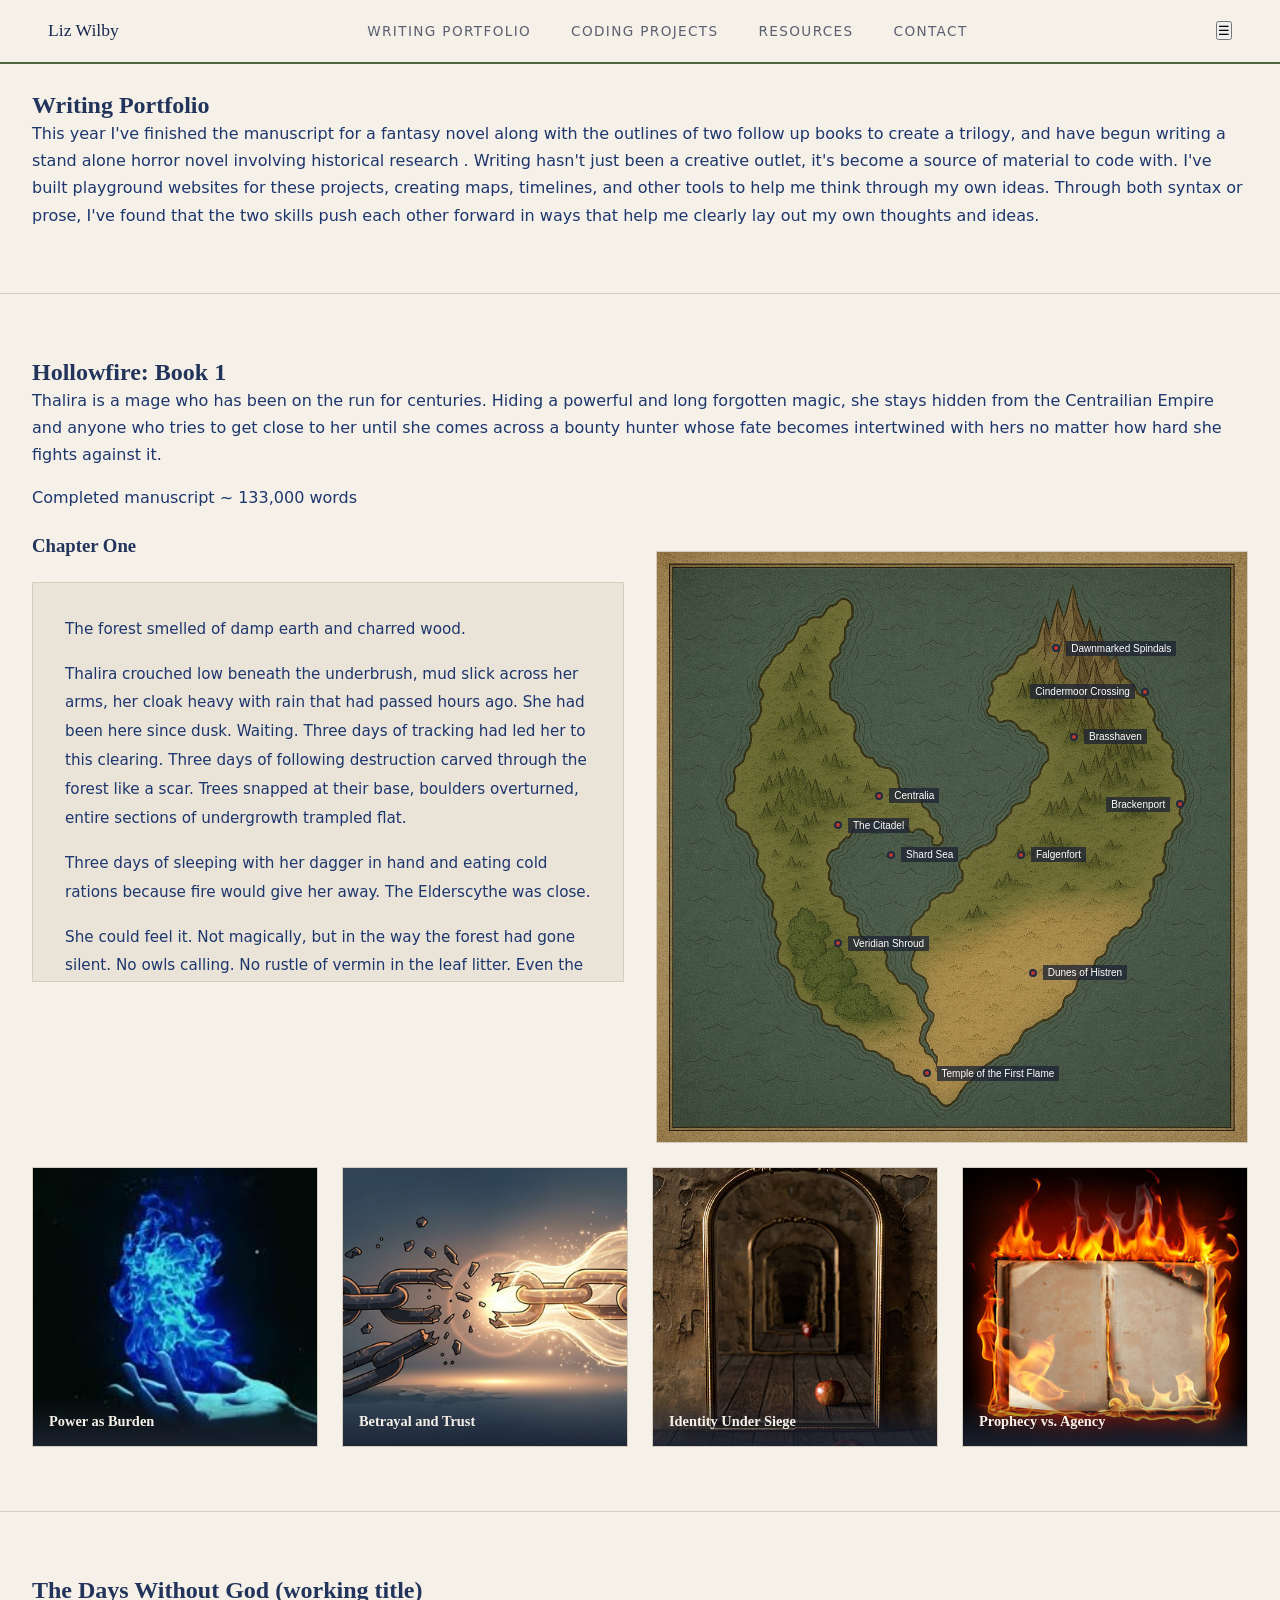
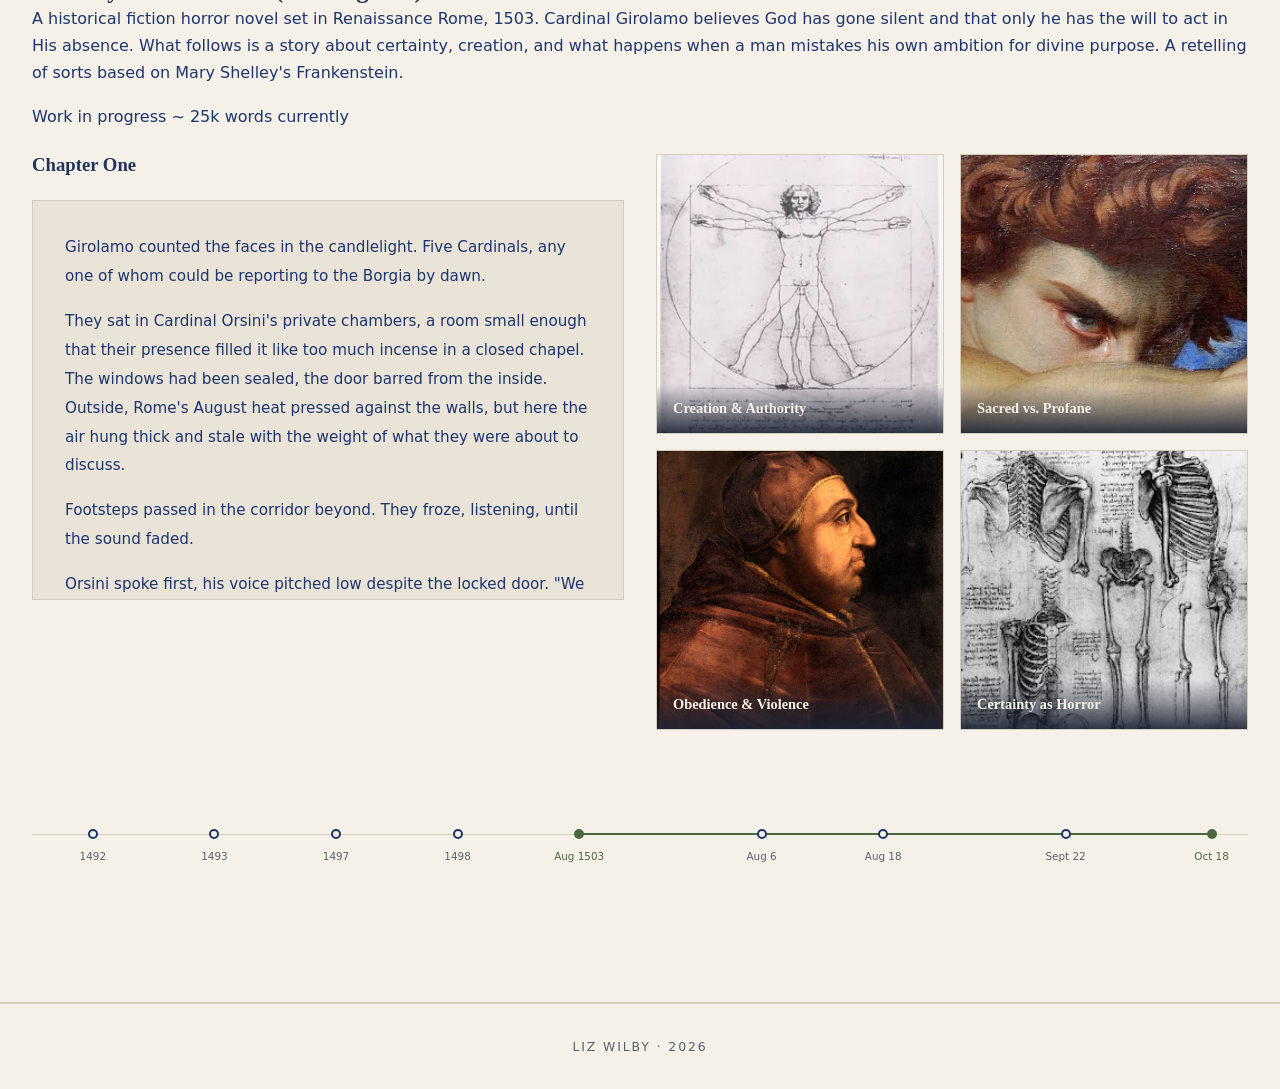
==== commit 0c110ca4: "update" ====
--- a/writing.html
+++ b/writing.html
@@ -177,7 +177,7 @@
 
 <div>
   <div class="map-wrapper">
-    <img src="interactivemapimage.png" alt="Fantasy World Map" class="map-image">
+    <img src="Interactivemapimage.png" alt="Fantasy World Map" class="map-image">
     <button class="hotspot hotspot-mountains" data-region="mountains"><span class="pin"></span><span class="label">Dawnmarked Spindals</span></button>
     <button class="hotspot hotspot-desert" data-region="desert"><span class="pin"></span><span class="label">Dunes of Histren</span></button>
     <button class="hotspot hotspot-jungle" data-region="jungle"><span class="pin"></span><span class="label">Veridian Shroud</span></button>
